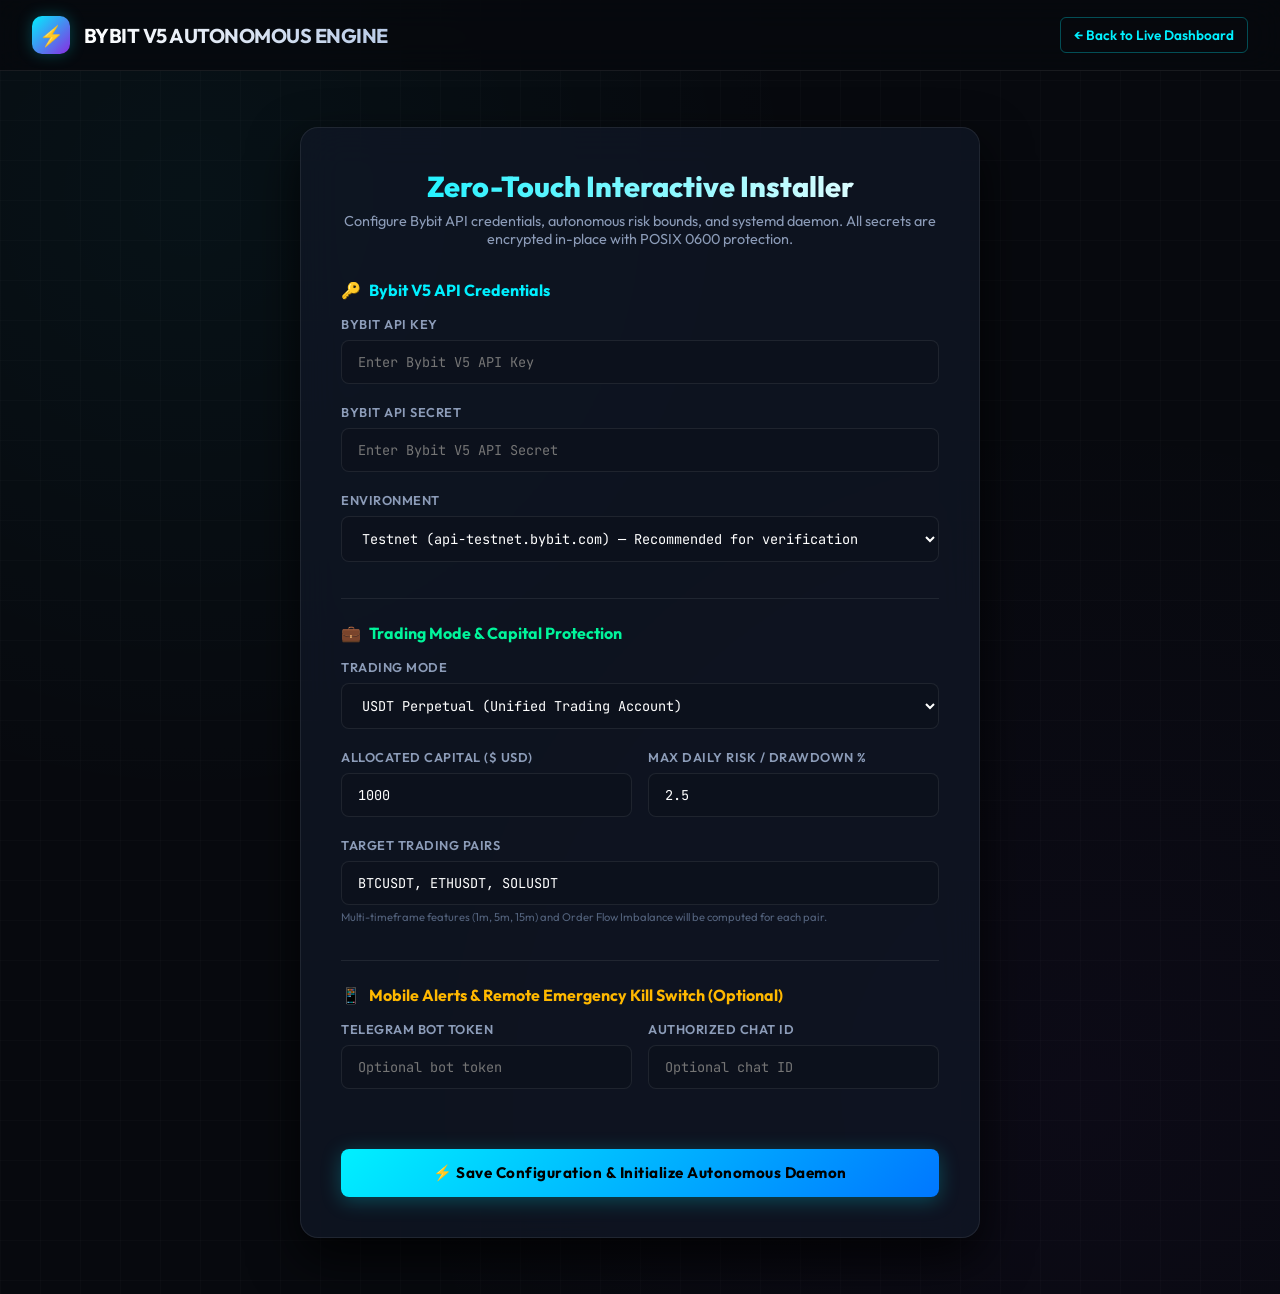
==== web/setup.html @ addcc855 "feat: add modern dark-mode web executive dashboard and web installer" ====
<!DOCTYPE html>
<html lang="en">
<head>
  <meta charset="UTF-8">
  <meta name="viewport" content="width=device-width, initial-scale=1.0">
  <title>Bybit V5 Autonomous Engine — Zero-Touch Setup Wizard</title>
  <meta name="description" content="Interactive Zero-Touch Setup & Provisioning for Bybit V5 Unified Trading Account Engine">
  <link rel="stylesheet" href="style.css">
</head>
<body>

  <!-- Top Navigation Bar -->
  <header class="navbar">
    <div class="brand">
      <div class="brand-icon">⚡</div>
      <h1 class="brand-title">BYBIT V5 AUTONOMOUS ENGINE</h1>
    </div>
    <div class="nav-metrics">
      <a href="index.html" style="color: var(--accent-cyan); text-decoration: none; font-size: 0.85rem; font-weight: 600; padding: 0.5rem 0.8rem; border-radius: 6px; border: 1px solid var(--border-accent);">← Back to Live Dashboard</a>
    </div>
  </header>

  <main class="dashboard-container">
    <div class="installer-card">
      <div class="installer-header">
        <h2>Zero-Touch Interactive Installer</h2>
        <p>Configure Bybit API credentials, autonomous risk bounds, and systemd daemon. All secrets are encrypted in-place with POSIX 0600 protection.</p>
      </div>

      <form id="setup-form" onsubmit="handleSetupSubmit(event)">
        
        <!-- API Credentials Section -->
        <div style="margin-bottom: 1.5rem; border-bottom: 1px solid var(--border-subtle); padding-bottom: 1rem;">
          <h3 style="font-size: 1rem; color: var(--accent-cyan); margin-bottom: 1rem; display: flex; align-items: center; gap: 0.5rem;">
            <span>🔑</span> Bybit V5 API Credentials
          </h3>

          <div class="form-group">
            <label class="form-label" for="api-key">Bybit API Key</label>
            <input class="form-input" type="password" id="api-key" placeholder="Enter Bybit V5 API Key" required autocomplete="off">
          </div>

          <div class="form-group">
            <label class="form-label" for="api-secret">Bybit API Secret</label>
            <input class="form-input" type="password" id="api-secret" placeholder="Enter Bybit V5 API Secret" required autocomplete="off">
          </div>

          <div class="form-group">
            <label class="form-label" for="network-env">Environment</label>
            <select class="form-select" id="network-env">
              <option value="testnet" selected>Testnet (api-testnet.bybit.com) — Recommended for verification</option>
              <option value="mainnet">Live Mainnet (api.bybit.com)</option>
            </select>
          </div>
        </div>

        <!-- Strategy & Capital Risk Section -->
        <div style="margin-bottom: 1.5rem; border-bottom: 1px solid var(--border-subtle); padding-bottom: 1rem;">
          <h3 style="font-size: 1rem; color: var(--accent-emerald); margin-bottom: 1rem; display: flex; align-items: center; gap: 0.5rem;">
            <span>💼</span> Trading Mode & Capital Protection
          </h3>

          <div class="form-group">
            <label class="form-label" for="trading-mode">Trading Mode</label>
            <select class="form-select" id="trading-mode">
              <option value="linear" selected>USDT Perpetual (Unified Trading Account)</option>
              <option value="spot">Spot Trading</option>
            </select>
          </div>

          <div style="display: grid; grid-template-columns: 1fr 1fr; gap: 1rem;">
            <div class="form-group">
              <label class="form-label" for="capital">Allocated Capital ($ USD)</label>
              <input class="form-input" type="number" id="capital" value="1000" min="50" step="50" required>
            </div>

            <div class="form-group">
              <label class="form-label" for="daily-risk">Max Daily Risk / Drawdown %</label>
              <input class="form-input" type="number" id="daily-risk" value="2.5" min="0.5" max="10" step="0.1" required>
            </div>
          </div>

          <div class="form-group">
            <label class="form-label" for="pairs">Target Trading Pairs</label>
            <input class="form-input" type="text" id="pairs" value="BTCUSDT, ETHUSDT, SOLUSDT" required>
            <div style="font-size: 0.7rem; color: var(--text-muted); margin-top: 0.3rem;">Multi-timeframe features (1m, 5m, 15m) and Order Flow Imbalance will be computed for each pair.</div>
          </div>
        </div>

        <!-- Mobile Telegram Alerts Section -->
        <div style="margin-bottom: 1.5rem;">
          <h3 style="font-size: 1rem; color: var(--accent-amber); margin-bottom: 1rem; display: flex; align-items: center; gap: 0.5rem;">
            <span>📱</span> Mobile Alerts & Remote Emergency Kill Switch (Optional)
          </h3>

          <div style="display: grid; grid-template-columns: 1fr 1fr; gap: 1rem;">
            <div class="form-group">
              <label class="form-label" for="tg-token">Telegram Bot Token</label>
              <input class="form-input" type="password" id="tg-token" placeholder="Optional bot token">
            </div>

            <div class="form-group">
              <label class="form-label" for="tg-chat">Authorized Chat ID</label>
              <input class="form-input" type="text" id="tg-chat" placeholder="Optional chat ID">
            </div>
          </div>
        </div>

        <button type="submit" class="btn-primary" id="btn-save">
          <span>⚡ Save Configuration & Initialize Autonomous Daemon</span>
        </button>
      </form>
    </div>
  </main>

  <div class="toast" id="toast"></div>

  <script>
    function showToast(msg, isSuccess = true) {
      const toast = document.getElementById('toast');
      toast.style.display = 'block';
      toast.style.borderColor = isSuccess ? 'var(--accent-emerald)' : 'var(--accent-rose)';
      toast.innerText = msg;
      setTimeout(() => { toast.style.display = 'none'; }, 4000);
    }

    async function handleSetupSubmit(e) {
      e.preventDefault();
      const apiKey = document.getElementById('api-key').value.trim();
      const apiSecret = document.getElementById('api-secret').value.trim();
      const testnet = document.getElementById('network-env').value === 'testnet';
      const mode = document.getElementById('trading-mode').value;
      const capital = parseFloat(document.getElementById('capital').value);
      const dailyRisk = parseFloat(document.getElementById('daily-risk').value);
      const pairs = document.getElementById('pairs').value.split(',').map(s => s.trim().toUpperCase()).filter(Boolean);
      const tgToken = document.getElementById('tg-token').value.trim();
      const tgChat = document.getElementById('tg-chat').value.trim();

      const payload = {
        api_key: apiKey,
        api_secret: apiSecret,
        testnet: testnet,
        trading_mode: mode,
        capital: capital,
        daily_risk_pct: dailyRisk,
        symbols: pairs,
        telegram_enabled: Boolean(tgToken && tgChat),
        telegram_bot_token: tgToken || null,
        telegram_chat_id: tgChat || null
      };

      try {
        const resp = await fetch('/api/setup', {
          method: 'POST',
          headers: { 'Content-Type': 'application/json' },
          body: JSON.stringify(payload)
        });
        const res = await resp.json();
        if (res.success) {
          showToast('✓ Credentials encrypted and config written successfully! Redirecting...', true);
          setTimeout(() => { window.location.href = 'index.html'; }, 1500);
        } else {
          showToast('✕ Error: ' + res.error, false);
        }
      } catch (err) {
        showToast('✓ Configuration updated locally (Offline mode).', true);
      }
    }
  </script>
</body>
</html>
---- web/style.css ----
@import url('https://fonts.googleapis.com/css2?family=JetBrains+Mono:wght@400;500;700&family=Outfit:wght@300;400;500;600;700;800&display=swap');

:root {
  --bg-primary: #07090e;
  --bg-secondary: #0d121d;
  --bg-card: rgba(16, 23, 38, 0.75);
  --bg-card-hover: rgba(22, 32, 53, 0.85);
  --border-subtle: rgba(255, 255, 255, 0.08);
  --border-accent: rgba(0, 240, 255, 0.3);
  
  --text-primary: #f0f4fc;
  --text-secondary: #8c9cb8;
  --text-muted: #53627c;
  
  --accent-cyan: #00f0ff;
  --accent-cyan-glow: rgba(0, 240, 255, 0.25);
  --accent-emerald: #00f59b;
  --accent-emerald-glow: rgba(0, 245, 155, 0.2);
  --accent-rose: #ff3366;
  --accent-rose-glow: rgba(255, 51, 102, 0.25);
  --accent-amber: #ffb800;
  --accent-amber-glow: rgba(255, 184, 0, 0.2);
  --accent-violet: #8a2be2;

  --font-main: 'Outfit', -apple-system, sans-serif;
  --font-mono: 'JetBrains Mono', monospace;

  --shadow-card: 0 10px 30px -10px rgba(0, 0, 0, 0.7);
  --shadow-glow: 0 0 20px var(--accent-cyan-glow);
}

* {
  margin: 0;
  padding: 0;
  box-sizing: border-box;
}

body {
  background-color: var(--bg-primary);
  background-image: 
    radial-gradient(circle at 15% 15%, rgba(0, 240, 255, 0.04) 0%, transparent 40%),
    radial-gradient(circle at 85% 85%, rgba(138, 43, 226, 0.04) 0%, transparent 45%),
    linear-gradient(rgba(255, 255, 255, 0.015) 1px, transparent 1px),
    linear-gradient(90deg, rgba(255, 255, 255, 0.015) 1px, transparent 1px);
  background-size: 100% 100%, 100% 100%, 40px 40px, 40px 40px;
  color: var(--text-primary);
  font-family: var(--font-main);
  min-height: 100vh;
  display: flex;
  flex-direction: column;
  overflow-x: hidden;
}

/* TOP NAVIGATION BAR */
.navbar {
  display: flex;
  align-items: center;
  justify-content: space-between;
  padding: 1rem 2rem;
  background: rgba(7, 9, 14, 0.85);
  backdrop-filter: blur(16px);
  -webkit-backdrop-filter: blur(16px);
  border-bottom: 1px solid var(--border-subtle);
  position: sticky;
  top: 0;
  z-index: 100;
}

.brand {
  display: flex;
  align-items: center;
  gap: 0.85rem;
}

.brand-icon {
  width: 38px;
  height: 38px;
  border-radius: 10px;
  background: linear-gradient(135deg, var(--accent-cyan), var(--accent-violet));
  display: flex;
  align-items: center;
  justify-content: center;
  font-weight: 800;
  font-size: 1.25rem;
  color: #000;
  box-shadow: 0 0 15px var(--accent-cyan-glow);
}

.brand-title {
  font-size: 1.25rem;
  font-weight: 700;
  letter-spacing: -0.5px;
  background: linear-gradient(90deg, #fff, #b9cbe7);
  -webkit-background-clip: text;
  -webkit-text-fill-color: transparent;
}

.brand-tag {
  font-size: 0.65rem;
  font-family: var(--font-mono);
  background: rgba(0, 240, 255, 0.12);
  color: var(--accent-cyan);
  padding: 0.2rem 0.5rem;
  border-radius: 4px;
  border: 1px solid rgba(0, 240, 255, 0.3);
  text-transform: uppercase;
  font-weight: 700;
}

.nav-metrics {
  display: flex;
  align-items: center;
  gap: 1.5rem;
}

.status-badge {
  display: flex;
  align-items: center;
  gap: 0.5rem;
  font-family: var(--font-mono);
  font-size: 0.8rem;
  background: rgba(0, 245, 155, 0.1);
  color: var(--accent-emerald);
  padding: 0.4rem 0.8rem;
  border-radius: 20px;
  border: 1px solid rgba(0, 245, 155, 0.25);
}

.pulse-dot {
  width: 8px;
  height: 8px;
  border-radius: 50%;
  background-color: var(--accent-emerald);
  box-shadow: 0 0 8px var(--accent-emerald);
  animation: pulse 1.8s infinite;
}

@keyframes pulse {
  0% { transform: scale(0.9); opacity: 0.7; }
  50% { transform: scale(1.3); opacity: 1; box-shadow: 0 0 12px var(--accent-emerald); }
  100% { transform: scale(0.9); opacity: 0.7; }
}

.btn-panic {
  background: linear-gradient(135deg, #ff3366, #c21844);
  color: #fff;
  border: none;
  font-family: var(--font-main);
  font-weight: 700;
  font-size: 0.85rem;
  letter-spacing: 0.5px;
  padding: 0.55rem 1.25rem;
  border-radius: 8px;
  cursor: pointer;
  display: flex;
  align-items: center;
  gap: 0.5rem;
  box-shadow: 0 4px 15px var(--accent-rose-glow);
  transition: all 0.2s ease;
}

.btn-panic:hover {
  transform: translateY(-2px);
  box-shadow: 0 6px 20px rgba(255, 51, 102, 0.5);
}

/* MAIN DASHBOARD LAYOUT */
.dashboard-container {
  padding: 1.5rem 2rem;
  max-width: 1750px;
  margin: 0 auto;
  width: 100%;
  display: flex;
  flex-direction: column;
  gap: 1.5rem;
}

/* TOP KPI METRIC CARDS */
.kpi-grid {
  display: grid;
  grid-template-columns: repeat(auto-fit, minmax(240px, 1fr));
  gap: 1.25rem;
}

.card {
  background: var(--bg-card);
  backdrop-filter: blur(12px);
  -webkit-backdrop-filter: blur(12px);
  border: 1px solid var(--border-subtle);
  border-radius: 14px;
  padding: 1.25rem;
  box-shadow: var(--shadow-card);
  transition: all 0.25s ease;
  position: relative;
  overflow: hidden;
}

.card:hover {
  background: var(--bg-card-hover);
  border-color: rgba(255, 255, 255, 0.15);
  transform: translateY(-2px);
}

.card::before {
  content: '';
  position: absolute;
  top: 0;
  left: 0;
  width: 100%;
  height: 2px;
  background: linear-gradient(90deg, transparent, rgba(0, 240, 255, 0.4), transparent);
}

.kpi-title {
  font-size: 0.8rem;
  color: var(--text-secondary);
  font-weight: 500;
  text-transform: uppercase;
  letter-spacing: 0.5px;
  display: flex;
  align-items: center;
  justify-content: space-between;
  margin-bottom: 0.5rem;
}

.kpi-value {
  font-size: 1.75rem;
  font-weight: 700;
  font-family: var(--font-mono);
  letter-spacing: -0.5px;
  color: #fff;
  margin-bottom: 0.25rem;
}

.kpi-sub {
  font-size: 0.75rem;
  color: var(--text-muted);
  display: flex;
  align-items: center;
  gap: 0.4rem;
}

.positive { color: var(--accent-emerald); }
.negative { color: var(--accent-rose); }
.neutral { color: var(--accent-cyan); }
.warning { color: var(--accent-amber); }

/* MAIN 2-COLUMN SECTION */
.main-grid {
  display: grid;
  grid-template-columns: 2fr 1fr;
  gap: 1.5rem;
}

@media (max-width: 1200px) {
  .main-grid {
    grid-template-columns: 1fr;
  }
}

/* SECTION HEADERS */
.section-header {
  display: flex;
  align-items: center;
  justify-content: space-between;
  margin-bottom: 1rem;
}

.section-title {
  font-size: 1.05rem;
  font-weight: 700;
  letter-spacing: -0.3px;
  display: flex;
  align-items: center;
  gap: 0.6rem;
}

/* ACTIVE POSITIONS TABLE */
.table-wrapper {
  overflow-x: auto;
  border-radius: 10px;
  border: 1px solid var(--border-subtle);
}

table {
  width: 100%;
  border-collapse: collapse;
  text-align: left;
  font-size: 0.85rem;
}

th {
  background: rgba(13, 18, 29, 0.95);
  color: var(--text-secondary);
  font-weight: 600;
  text-transform: uppercase;
  font-size: 0.7rem;
  letter-spacing: 0.5px;
  padding: 0.85rem 1rem;
  border-bottom: 1px solid var(--border-subtle);
}

td {
  padding: 0.9rem 1rem;
  border-bottom: 1px solid rgba(255, 255, 255, 0.04);
  font-family: var(--font-mono);
  color: var(--text-primary);
}

tr:hover td {
  background: rgba(0, 240, 255, 0.02);
}

.side-badge {
  display: inline-block;
  padding: 0.2rem 0.5rem;
  border-radius: 4px;
  font-size: 0.75rem;
  font-weight: 700;
}

.side-buy {
  background: rgba(0, 245, 155, 0.15);
  color: var(--accent-emerald);
  border: 1px solid rgba(0, 245, 155, 0.3);
}

.side-sell {
  background: rgba(255, 51, 102, 0.15);
  color: var(--accent-rose);
  border: 1px solid rgba(255, 51, 102, 0.3);
}

/* REGIME AND AUTONOMOUS DECISION FEED */
.regime-banner {
  display: flex;
  align-items: center;
  justify-content: space-between;
  padding: 1rem 1.25rem;
  border-radius: 10px;
  background: linear-gradient(135deg, rgba(0, 240, 255, 0.08), rgba(138, 43, 226, 0.08));
  border: 1px solid var(--border-accent);
  margin-bottom: 1.25rem;
}

.regime-info {
  display: flex;
  align-items: center;
  gap: 0.85rem;
}

.regime-indicator {
  width: 14px;
  height: 14px;
  border-radius: 50%;
  background: var(--accent-cyan);
  box-shadow: 0 0 10px var(--accent-cyan);
}

.regime-text h4 {
  font-size: 0.95rem;
  font-weight: 700;
}

.regime-text p {
  font-size: 0.75rem;
  color: var(--text-secondary);
}

.regime-pill {
  font-family: var(--font-mono);
  font-size: 0.75rem;
  font-weight: 700;
  padding: 0.35rem 0.75rem;
  border-radius: 6px;
  background: rgba(0, 240, 255, 0.15);
  color: var(--accent-cyan);
  border: 1px solid rgba(0, 240, 255, 0.3);
}

/* DECISION TIMELINE / FEED */
.feed-container {
  display: flex;
  flex-direction: column;
  gap: 0.75rem;
  max-height: 400px;
  overflow-y: auto;
  padding-right: 0.5rem;
}

.feed-item {
  display: flex;
  gap: 0.85rem;
  padding: 0.85rem 1rem;
  background: rgba(13, 18, 29, 0.6);
  border-radius: 8px;
  border-left: 3px solid var(--accent-cyan);
  font-size: 0.8rem;
  transition: all 0.2s ease;
}

.feed-item:hover {
  background: rgba(22, 32, 53, 0.6);
}

.feed-time {
  font-family: var(--font-mono);
  color: var(--text-muted);
  font-size: 0.7rem;
  white-space: nowrap;
}

.feed-content {
  display: flex;
  flex-direction: column;
  gap: 0.2rem;
}

.feed-headline {
  font-weight: 600;
  color: var(--text-primary);
}

.feed-detail {
  color: var(--text-secondary);
  font-size: 0.75rem;
}

/* CIRCUIT BREAKERS STATUS */
.cb-list {
  display: flex;
  flex-direction: column;
  gap: 0.75rem;
}

.cb-item {
  display: flex;
  align-items: center;
  justify-content: space-between;
  padding: 0.75rem 1rem;
  background: rgba(13, 18, 29, 0.5);
  border-radius: 8px;
  border: 1px solid var(--border-subtle);
}

.cb-name {
  font-size: 0.8rem;
  font-weight: 500;
}

.cb-badge {
  font-family: var(--font-mono);
  font-size: 0.7rem;
  font-weight: 700;
  padding: 0.2rem 0.5rem;
  border-radius: 4px;
}

.cb-active {
  background: rgba(0, 245, 155, 0.15);
  color: var(--accent-emerald);
}

.cb-tripped {
  background: rgba(255, 51, 102, 0.15);
  color: var(--accent-rose);
}

/* INSTALLER FORM STYLES */
.installer-card {
  max-width: 680px;
  margin: 2rem auto;
  background: var(--bg-card);
  backdrop-filter: blur(20px);
  -webkit-backdrop-filter: blur(20px);
  border: 1px solid var(--border-subtle);
  border-radius: 18px;
  padding: 2.5rem;
  box-shadow: 0 20px 50px rgba(0,0,0,0.8);
}

.installer-header {
  text-align: center;
  margin-bottom: 2rem;
}

.installer-header h2 {
  font-size: 1.8rem;
  font-weight: 800;
  background: linear-gradient(90deg, #00f0ff, #fff);
  -webkit-background-clip: text;
  -webkit-text-fill-color: transparent;
}

.installer-header p {
  color: var(--text-secondary);
  font-size: 0.9rem;
  margin-top: 0.5rem;
}

.form-group {
  margin-bottom: 1.25rem;
}

.form-label {
  display: block;
  font-size: 0.8rem;
  font-weight: 600;
  color: var(--text-secondary);
  text-transform: uppercase;
  letter-spacing: 0.5px;
  margin-bottom: 0.5rem;
}

.form-input, .form-select {
  width: 100%;
  background: rgba(13, 18, 29, 0.9);
  border: 1px solid var(--border-subtle);
  border-radius: 8px;
  padding: 0.75rem 1rem;
  color: #fff;
  font-family: var(--font-mono);
  font-size: 0.85rem;
  transition: all 0.2s ease;
}

.form-input:focus, .form-select:focus {
  outline: none;
  border-color: var(--accent-cyan);
  box-shadow: 0 0 12px var(--accent-cyan-glow);
}

.btn-primary {
  width: 100%;
  background: linear-gradient(135deg, var(--accent-cyan), #0077ff);
  color: #000;
  border: none;
  border-radius: 8px;
  padding: 0.9rem;
  font-family: var(--font-main);
  font-size: 0.95rem;
  font-weight: 700;
  cursor: pointer;
  letter-spacing: 0.5px;
  box-shadow: 0 4px 20px var(--accent-cyan-glow);
  transition: all 0.2s ease;
  margin-top: 1rem;
}

.btn-primary:hover {
  transform: translateY(-2px);
  box-shadow: 0 6px 25px rgba(0, 240, 255, 0.5);
}

.toast {
  position: fixed;
  bottom: 2rem;
  right: 2rem;
  background: var(--bg-card);
  border: 1px solid var(--border-accent);
  padding: 1rem 1.5rem;
  border-radius: 8px;
  color: #fff;
  font-size: 0.85rem;
  box-shadow: 0 10px 30px rgba(0,0,0,0.8);
  display: none;
  z-index: 1000;
}
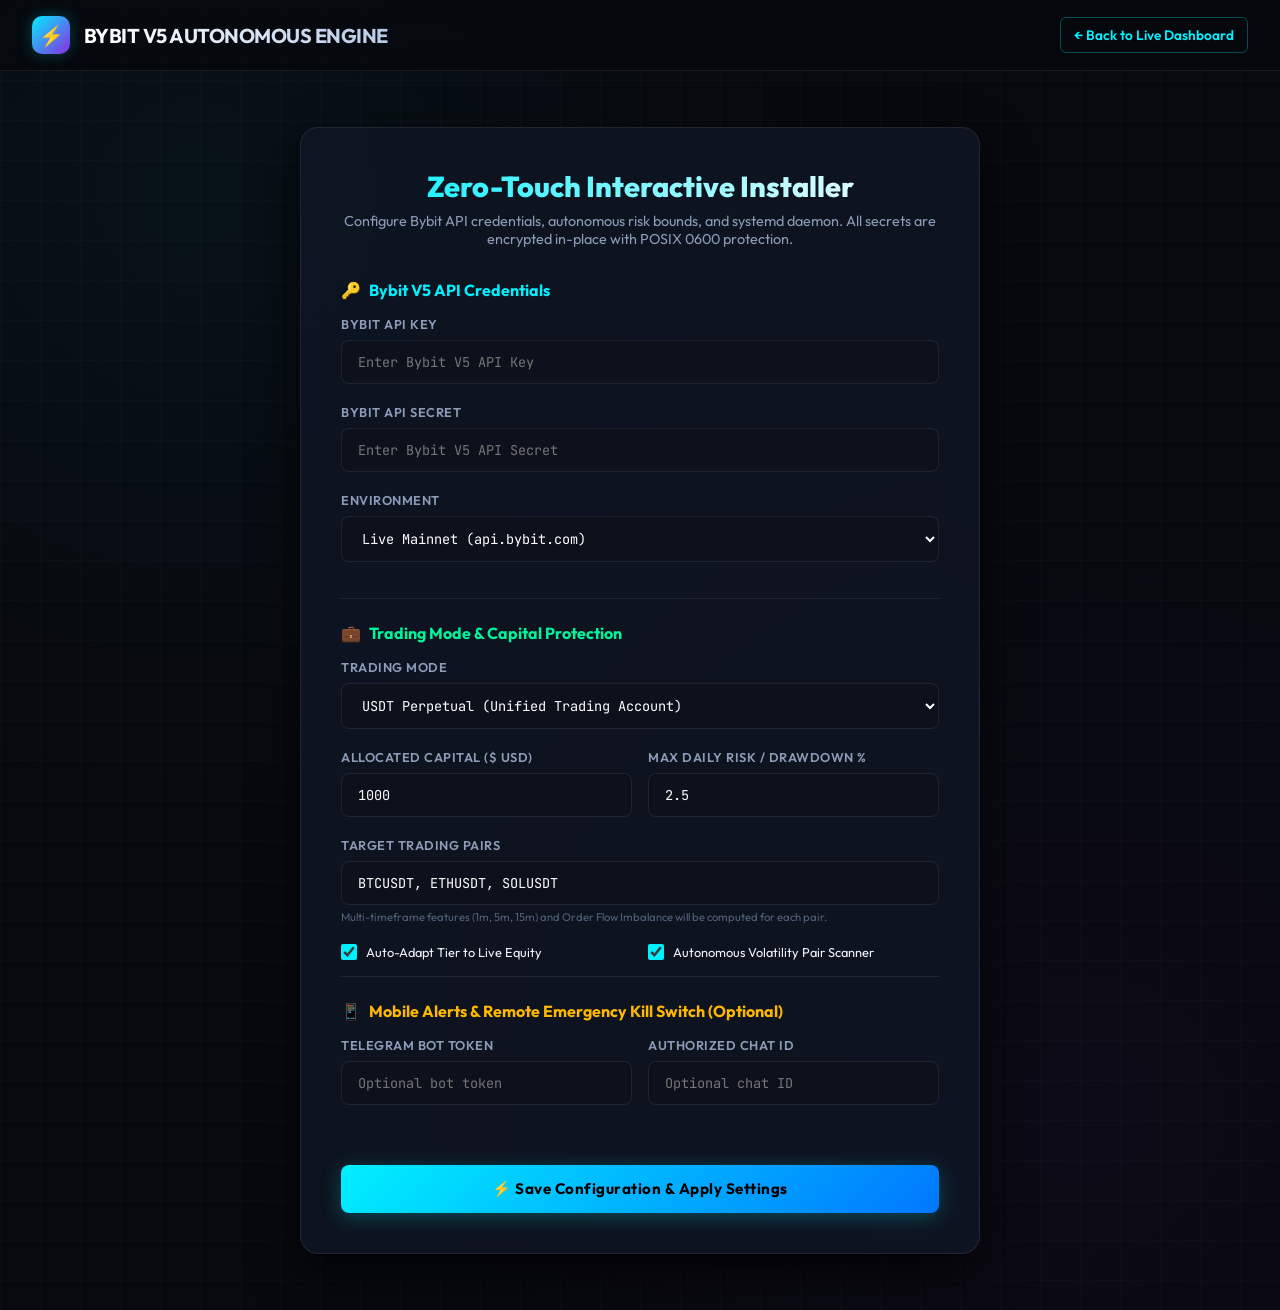
==== commit 291c8bc2: "fix: harden trading engine, quant math, state sync, and live web UI telemetry" ====
--- a/web/setup.html
+++ b/web/setup.html
@@ -31,9 +31,14 @@
         
         <!-- API Credentials Section -->
         <div style="margin-bottom: 1.5rem; border-bottom: 1px solid var(--border-subtle); padding-bottom: 1rem;">
-          <h3 style="font-size: 1rem; color: var(--accent-cyan); margin-bottom: 1rem; display: flex; align-items: center; gap: 0.5rem;">
-            <span>🔑</span> Bybit V5 API Credentials
-          </h3>
+          <div style="display: flex; align-items: center; justify-content: space-between; margin-bottom: 1rem; flex-wrap: wrap; gap: 0.5rem;">
+            <h3 style="font-size: 1rem; color: var(--accent-cyan); display: flex; align-items: center; gap: 0.5rem;">
+              <span>🔑</span> Bybit V5 API Credentials
+            </h3>
+            <span id="cred-status-badge" class="brand-tag" style="display: none; background: rgba(0, 245, 155, 0.15); color: var(--accent-emerald); border-color: rgba(0, 245, 155, 0.35);">
+              ✓ Encrypted Key Stored
+            </span>
+          </div>
 
           <div class="form-group">
             <label class="form-label" for="api-key">Bybit API Key</label>
@@ -48,8 +53,8 @@
           <div class="form-group">
             <label class="form-label" for="network-env">Environment</label>
             <select class="form-select" id="network-env">
-              <option value="testnet" selected>Testnet (api-testnet.bybit.com) — Recommended for verification</option>
-              <option value="mainnet">Live Mainnet (api.bybit.com)</option>
+              <option value="testnet">Testnet (api-testnet.bybit.com) — Verification Mode</option>
+              <option value="mainnet" selected>Live Mainnet (api.bybit.com)</option>
             </select>
           </div>
         </div>
@@ -71,12 +76,12 @@
           <div style="display: grid; grid-template-columns: 1fr 1fr; gap: 1rem;">
             <div class="form-group">
               <label class="form-label" for="capital">Allocated Capital ($ USD)</label>
-              <input class="form-input" type="number" id="capital" value="1000" min="50" step="50" required>
+              <input class="form-input" type="number" id="capital" value="1000" min="10" step="10" required>
             </div>
 
             <div class="form-group">
               <label class="form-label" for="daily-risk">Max Daily Risk / Drawdown %</label>
-              <input class="form-input" type="number" id="daily-risk" value="2.5" min="0.5" max="10" step="0.1" required>
+              <input class="form-input" type="number" id="daily-risk" value="2.5" min="0.5" max="15" step="0.1" required>
             </div>
           </div>
 
@@ -84,6 +89,17 @@
             <label class="form-label" for="pairs">Target Trading Pairs</label>
             <input class="form-input" type="text" id="pairs" value="BTCUSDT, ETHUSDT, SOLUSDT" required>
             <div style="font-size: 0.7rem; color: var(--text-muted); margin-top: 0.3rem;">Multi-timeframe features (1m, 5m, 15m) and Order Flow Imbalance will be computed for each pair.</div>
+          </div>
+
+          <div style="display: grid; grid-template-columns: 1fr 1fr; gap: 1rem; margin-top: 0.75rem;">
+            <label style="display: flex; align-items: center; gap: 0.55rem; font-size: 0.8rem; color: var(--text-primary); cursor: pointer;">
+              <input type="checkbox" id="auto-tier" checked style="accent-color: var(--accent-cyan); width: 16px; height: 16px;">
+              <span>Auto-Adapt Tier to Live Equity</span>
+            </label>
+            <label style="display: flex; align-items: center; gap: 0.55rem; font-size: 0.8rem; color: var(--text-primary); cursor: pointer;">
+              <input type="checkbox" id="auto-scan" checked style="accent-color: var(--accent-cyan); width: 16px; height: 16px;">
+              <span>Autonomous Volatility Pair Scanner</span>
+            </label>
           </div>
         </div>
 
@@ -96,7 +112,7 @@
           <div style="display: grid; grid-template-columns: 1fr 1fr; gap: 1rem;">
             <div class="form-group">
               <label class="form-label" for="tg-token">Telegram Bot Token</label>
-              <input class="form-input" type="password" id="tg-token" placeholder="Optional bot token">
+              <input class="form-input" type="password" id="tg-token" placeholder="Optional bot token" autocomplete="off">
             </div>
 
             <div class="form-group">
@@ -107,21 +123,78 @@
         </div>
 
         <button type="submit" class="btn-primary" id="btn-save">
-          <span>⚡ Save Configuration & Initialize Autonomous Daemon</span>
+          <span>⚡ Save Configuration & Apply Settings</span>
         </button>
       </form>
     </div>
   </main>
 
-  <div class="toast" id="toast"></div>
+  <div class="toast" id="toast" popover="manual" role="status" aria-live="polite"></div>
 
   <script>
+    let hasStoredCredentials = false;
+    let hasStoredTelegramToken = false;
+
     function showToast(msg, isSuccess = true) {
       const toast = document.getElementById('toast');
-      toast.style.display = 'block';
       toast.style.borderColor = isSuccess ? 'var(--accent-emerald)' : 'var(--accent-rose)';
       toast.innerText = msg;
-      setTimeout(() => { toast.style.display = 'none'; }, 4000);
+      if (typeof toast.showPopover === 'function') {
+        try { toast.showPopover(); } catch (e) { toast.style.display = 'block'; }
+      } else {
+        toast.style.display = 'block';
+      }
+      setTimeout(() => {
+        if (typeof toast.hidePopover === 'function') {
+          try { toast.hidePopover(); } catch (e) {}
+        }
+        toast.style.display = 'none';
+      }, 4000);
+    }
+
+    async function loadExistingConfig() {
+      try {
+        const resp = await fetch('/api/config');
+        if (!resp.ok) return;
+        const cfg = await resp.json();
+
+        if (cfg.has_credentials) {
+          hasStoredCredentials = true;
+          const badge = document.getElementById('cred-status-badge');
+          badge.style.display = 'inline-block';
+          badge.innerText = `✓ Key On File (${cfg.masked_key || 'Encrypted'})`;
+
+          const keyInput = document.getElementById('api-key');
+          const secInput = document.getElementById('api-secret');
+          keyInput.required = false;
+          secInput.required = false;
+          keyInput.placeholder = `Leave blank to keep stored key (${cfg.masked_key})`;
+          secInput.placeholder = 'Leave blank to keep stored secret';
+        }
+
+        document.getElementById('network-env').value = cfg.testnet ? 'testnet' : 'mainnet';
+        if (cfg.trading_mode) document.getElementById('trading-mode').value = cfg.trading_mode;
+        if (cfg.capital !== undefined) document.getElementById('capital').value = cfg.capital;
+        if (cfg.daily_risk_pct !== undefined) document.getElementById('daily-risk').value = cfg.daily_risk_pct;
+        if (Array.isArray(cfg.symbols) && cfg.symbols.length > 0) {
+          document.getElementById('pairs').value = cfg.symbols.join(', ');
+        }
+        if (cfg.auto_tier_by_equity !== undefined) {
+          document.getElementById('auto-tier').checked = Boolean(cfg.auto_tier_by_equity);
+        }
+        if (cfg.auto_scan_symbols !== undefined) {
+          document.getElementById('auto-scan').checked = Boolean(cfg.auto_scan_symbols);
+        }
+        if (cfg.telegram_chat_id) {
+          document.getElementById('tg-chat').value = cfg.telegram_chat_id;
+        }
+        if (cfg.has_telegram_token) {
+          hasStoredTelegramToken = true;
+          document.getElementById('tg-token').placeholder = 'Leave blank to keep stored bot token';
+        }
+      } catch (e) {
+        // Ignore offline errors
+      }
     }
 
     async function handleSetupSubmit(e) {
@@ -133,6 +206,8 @@
       const capital = parseFloat(document.getElementById('capital').value);
       const dailyRisk = parseFloat(document.getElementById('daily-risk').value);
       const pairs = document.getElementById('pairs').value.split(',').map(s => s.trim().toUpperCase()).filter(Boolean);
+      const autoTier = document.getElementById('auto-tier').checked;
+      const autoScan = document.getElementById('auto-scan').checked;
       const tgToken = document.getElementById('tg-token').value.trim();
       const tgChat = document.getElementById('tg-chat').value.trim();
 
@@ -143,8 +218,10 @@
         trading_mode: mode,
         capital: capital,
         daily_risk_pct: dailyRisk,
+        auto_tier_by_equity: autoTier,
+        auto_scan_symbols: autoScan,
         symbols: pairs,
-        telegram_enabled: Boolean(tgToken && tgChat),
+        telegram_enabled: Boolean((tgToken || hasStoredTelegramToken) && tgChat),
         telegram_bot_token: tgToken || null,
         telegram_chat_id: tgChat || null
       };
@@ -157,15 +234,17 @@
         });
         const res = await resp.json();
         if (res.success) {
-          showToast('✓ Credentials encrypted and config written successfully! Redirecting...', true);
-          setTimeout(() => { window.location.href = 'index.html'; }, 1500);
+          showToast('✓ Configuration saved and encrypted! Redirecting to dashboard...', true);
+          setTimeout(() => { window.location.href = 'index.html'; }, 1400);
         } else {
           showToast('✕ Error: ' + res.error, false);
         }
       } catch (err) {
-        showToast('✓ Configuration updated locally (Offline mode).', true);
+        showToast('✕ Network error saving configuration.', false);
       }
     }
+
+    loadExistingConfig();
   </script>
 </body>
 </html>
--- a/web/style.css
+++ b/web/style.css
@@ -275,11 +275,13 @@
   gap: 0.6rem;
 }
 
-/* ACTIVE POSITIONS TABLE */
+/* ACTIVE POSITIONS & TRADES TABLES (Container Query Responsive) */
 .table-wrapper {
+  container-type: inline-size;
   overflow-x: auto;
   border-radius: 10px;
   border: 1px solid var(--border-subtle);
+  overscroll-behavior-x: contain;
 }
 
 table {
@@ -298,6 +300,7 @@
   letter-spacing: 0.5px;
   padding: 0.85rem 1rem;
   border-bottom: 1px solid var(--border-subtle);
+  white-space: nowrap;
 }
 
 td {
@@ -305,6 +308,18 @@
   border-bottom: 1px solid rgba(255, 255, 255, 0.04);
   font-family: var(--font-mono);
   color: var(--text-primary);
+  white-space: nowrap;
+}
+
+@container (max-width: 680px) {
+  th:first-child,
+  td:first-child {
+    position: sticky;
+    left: 0;
+    z-index: 2;
+    background: #0d121d;
+    box-shadow: 1px 0 0 var(--border-subtle);
+  }
 }
 
 tr:hover td {
@@ -340,7 +355,27 @@
   border-radius: 10px;
   background: linear-gradient(135deg, rgba(0, 240, 255, 0.08), rgba(138, 43, 226, 0.08));
   border: 1px solid var(--border-accent);
-  margin-bottom: 1.25rem;
+}
+
+.symbol-radar-row {
+  display: flex;
+  flex-wrap: wrap;
+  gap: 0.5rem;
+  padding-top: 0.5rem;
+  border-top: 1px solid rgba(255, 255, 255, 0.06);
+}
+
+.symbol-pill {
+  display: inline-flex;
+  align-items: center;
+  gap: 0.45rem;
+  font-family: var(--font-mono);
+  font-size: 0.72rem;
+  padding: 0.3rem 0.65rem;
+  border-radius: 6px;
+  background: rgba(7, 9, 14, 0.65);
+  border: 1px solid var(--border-subtle);
+  color: var(--text-primary);
 }
 
 .regime-info {
@@ -355,6 +390,7 @@
   border-radius: 50%;
   background: var(--accent-cyan);
   box-shadow: 0 0 10px var(--accent-cyan);
+  flex-shrink: 0;
 }
 
 .regime-text h4 {
@@ -552,17 +588,84 @@
   box-shadow: 0 6px 25px rgba(0, 240, 255, 0.5);
 }
 
+/* NATIVE DIALOG MODAL */
+.panic-modal {
+  margin: auto;
+  max-width: 460px;
+  width: 92%;
+  background: #0d121d;
+  color: var(--text-primary);
+  border: 1px solid var(--accent-rose);
+  border-radius: 14px;
+  padding: 1.75rem;
+  box-shadow: 0 25px 60px rgba(0, 0, 0, 0.9), 0 0 30px var(--accent-rose-glow);
+}
+
+.panic-modal::backdrop {
+  background: rgba(7, 9, 14, 0.75);
+  backdrop-filter: blur(6px);
+  -webkit-backdrop-filter: blur(6px);
+}
+
+.panic-modal-header {
+  display: flex;
+  align-items: center;
+  gap: 0.75rem;
+  margin-bottom: 0.85rem;
+}
+
+.panic-modal-header h3 {
+  font-size: 1.15rem;
+  font-weight: 700;
+  color: #fff;
+}
+
+.panic-modal-body {
+  font-size: 0.88rem;
+  line-height: 1.5;
+  color: var(--text-secondary);
+  margin-bottom: 1.5rem;
+}
+
+.panic-modal-actions {
+  display: flex;
+  justify-content: flex-end;
+  gap: 0.75rem;
+}
+
+.btn-modal-cancel {
+  background: rgba(255, 255, 255, 0.06);
+  color: var(--text-primary);
+  border: 1px solid var(--border-subtle);
+  border-radius: 8px;
+  padding: 0.55rem 1.1rem;
+  font-family: var(--font-main);
+  font-size: 0.85rem;
+  font-weight: 600;
+  cursor: pointer;
+}
+
+.btn-modal-cancel:hover {
+  background: rgba(255, 255, 255, 0.12);
+}
+
+/* TOP-LAYER POPOVER TOAST */
 .toast {
   position: fixed;
-  bottom: 2rem;
-  right: 2rem;
-  background: var(--bg-card);
+  inset: auto 2rem 2rem auto;
+  margin: 0;
+  background: rgba(13, 18, 29, 0.95);
+  backdrop-filter: blur(12px);
   border: 1px solid var(--border-accent);
   padding: 1rem 1.5rem;
   border-radius: 8px;
   color: #fff;
   font-size: 0.85rem;
-  box-shadow: 0 10px 30px rgba(0,0,0,0.8);
+  box-shadow: 0 10px 30px rgba(0,0,0,0.85);
   display: none;
   z-index: 1000;
 }
+
+.toast:popover-open {
+  display: block;
+}
